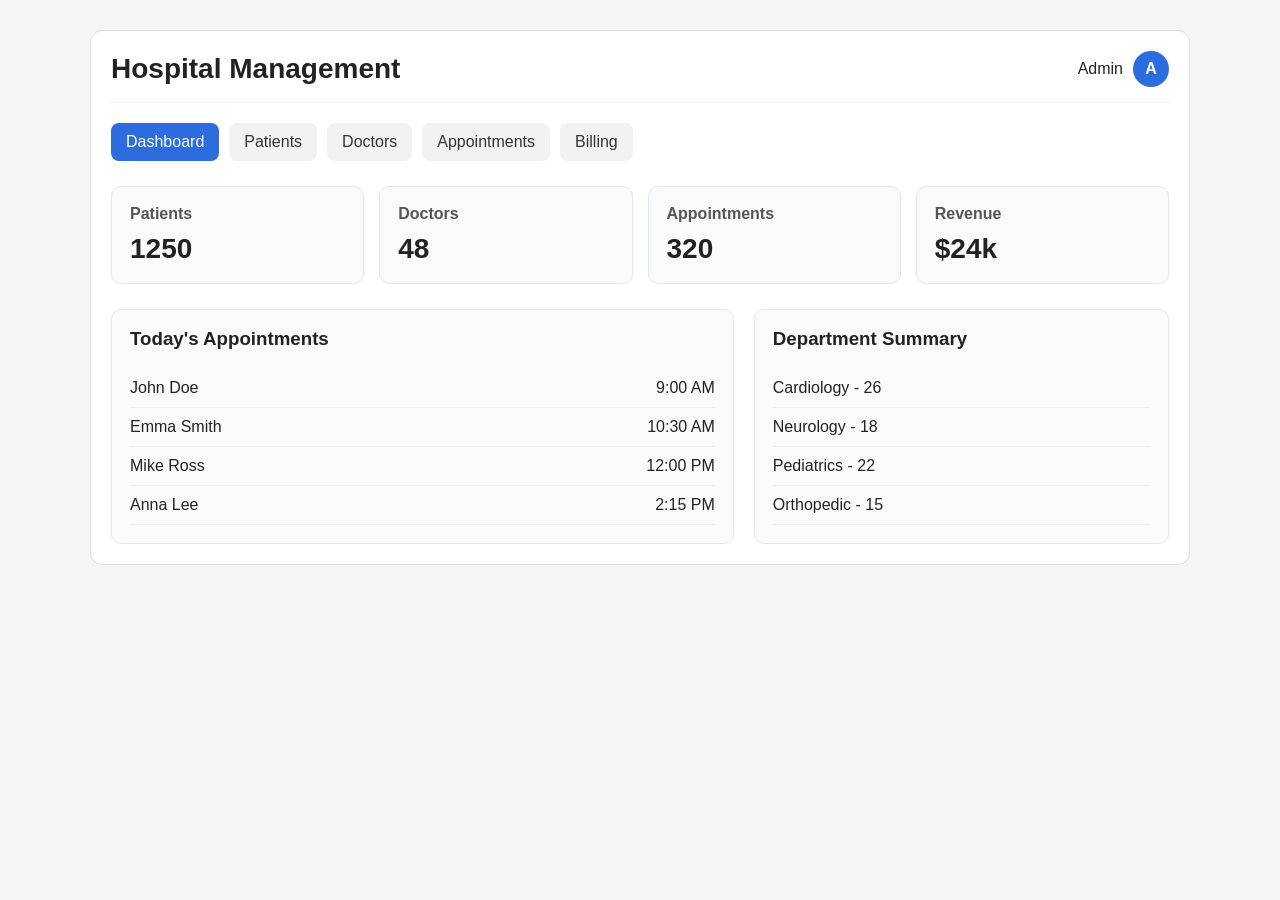
==== index.html @ 97f8dff2 "Fix Vercel root entry page" ====
<!DOCTYPE html>
<html lang="en">
  <head>
    <meta charset="UTF-8" />
    <meta name="viewport" content="width=device-width, initial-scale=1.0" />
    <title>Hospital Dashboard</title>
    <link rel="stylesheet" href="style.css" />
  </head>
  <body>
    <div class="container">
      <header class="topbar">
        <div>
          <h1>Hospital Management</h1>
        </div>
        <div class="topbar-right">
          <span>Admin</span>
          <div class="avatar">A</div>
        </div>
      </header>

      <nav class="menu">
        <a href="index.html" class="active">Dashboard</a>
        <a href="patients.html">Patients</a>
        <a href="doctors.html">Doctors</a>
        <a href="appointments.html">Appointments</a>
        <a href="billing.html">Billing</a>
      </nav>

      <section class="cards">
        <div class="card"><h3>Patients</h3><p>1250</p></div>
        <div class="card"><h3>Doctors</h3><p>48</p></div>
        <div class="card"><h3>Appointments</h3><p>320</p></div>
        <div class="card"><h3>Revenue</h3><p>$24k</p></div>
      </section>

      <section class="content">
        <div class="panel">
          <h3>Today's Appointments</h3>
          <ul>
            <li><span>John Doe</span><span>9:00 AM</span></li>
            <li><span>Emma Smith</span><span>10:30 AM</span></li>
            <li><span>Mike Ross</span><span>12:00 PM</span></li>
            <li><span>Anna Lee</span><span>2:15 PM</span></li>
          </ul>
        </div>
        <div class="panel">
          <h3>Department Summary</h3>
          <ul>
            <li>Cardiology - 26</li>
            <li>Neurology - 18</li>
            <li>Pediatrics - 22</li>
            <li>Orthopedic - 15</li>
          </ul>
        </div>
      </section>
    </div>
  </body>
</html>
---- style.css ----
* {
  box-sizing: border-box;
}

body {
  margin: 0;
  font-family: Arial, sans-serif;
  background: #f3f5f7;
  color: #222;
}

.container {
  width: 90%;
  max-width: 1100px;
  margin: 30px auto;
  background: #fff;
  border: 1px solid #ddd;
  border-radius: 12px;
  padding: 20px;
}

.topbar {
  display: flex;
  justify-content: space-between;
  align-items: center;
  border-bottom: 1px solid #eee;
  padding-bottom: 15px;
  margin-bottom: 20px;
}

.topbar h1 {
  margin: 0;
  font-size: 28px;
}

.topbar-right {
  display: flex;
  align-items: center;
  gap: 10px;
}

.avatar {
  width: 36px;
  height: 36px;
  background: #2d6cdf;
  color: #fff;
  border-radius: 50%;
  display: flex;
  justify-content: center;
  align-items: center;
  font-weight: bold;
}

.menu {
  display: flex;
  flex-wrap: wrap;
  gap: 10px;
  margin-bottom: 25px;
}

.menu a {
  text-decoration: none;
  color: #333;
  background: #f2f2f2;
  padding: 10px 15px;
  border-radius: 8px;
}

.menu a.active {
  background: #2d6cdf;
  color: #fff;
}

.cards {
  display: grid;
  grid-template-columns: repeat(4, 1fr);
  gap: 15px;
  margin-bottom: 25px;
}

.card {
  background: #f9fafb;
  border: 1px solid #e5e7eb;
  border-radius: 10px;
  padding: 18px;
}

.card h3 {
  margin: 0 0 10px;
  font-size: 16px;
  color: #555;
}

.card p {
  margin: 0;
  font-size: 28px;
  font-weight: bold;
}

.content {
  display: grid;
  grid-template-columns: 1.5fr 1fr;
  gap: 20px;
}

.panel {
  background: #fafafa;
  border: 1px solid #e5e7eb;
  border-radius: 10px;
  padding: 18px;
}

.panel h3 {
  margin-top: 0;
}

.panel ul {
  margin: 0;
  padding: 0;
  list-style: none;
}

.panel li {
  display: flex;
  justify-content: space-between;
  padding: 10px 0;
  border-bottom: 1px solid #eee;
}

.page-heading {
  display: flex;
  justify-content: space-between;
  align-items: center;
  gap: 16px;
  margin-bottom: 20px;
}

.page-heading h2 {
  margin: 0 0 5px;
}

.page-heading p {
  margin: 0;
  color: #666;
}

.button {
  display: inline-block;
  border: 0;
  border-radius: 8px;
  padding: 11px 16px;
  background: #2d6cdf;
  color: #fff;
  font: inherit;
  cursor: pointer;
  text-decoration: none;
}

.secondary-button {
  background: #f2f2f2;
  color: #333;
}

.invoice-form {
  display: grid;
  gap: 18px;
}

.form-section h3 {
  margin-top: 0;
}

.form-grid {
  display: grid;
  grid-template-columns: repeat(2, 1fr);
  gap: 16px;
}

.form-grid label,
.notes-field {
  display: grid;
  gap: 7px;
  color: #444;
  font-size: 14px;
  font-weight: bold;
}

.form-grid input,
.form-grid select,
.notes-field textarea {
  width: 100%;
  border: 1px solid #d7dce2;
  border-radius: 6px;
  padding: 11px;
  background: #fff;
  color: #222;
  font: inherit;
  font-weight: normal;
}

.form-grid input:focus,
.form-grid select:focus,
.notes-field textarea:focus {
  outline: 2px solid #b9cdf5;
  border-color: #2d6cdf;
}

.notes-field {
  margin-top: 16px;
}

.notes-field textarea {
  resize: vertical;
}

.form-actions {
  display: flex;
  justify-content: flex-end;
  gap: 10px;
}

.table-panel {
  overflow-x: auto;
}

.data-table {
  width: 100%;
  border-collapse: collapse;
  min-width: 620px;
}

.data-table th,
.data-table td {
  text-align: left;
  padding: 14px 12px;
  border-bottom: 1px solid #e5e7eb;
}

.data-table th {
  color: #555;
  background: #f9fafb;
  font-size: 13px;
  text-transform: uppercase;
  letter-spacing: 0.04em;
}

.data-table tr:last-child td {
  border-bottom: 0;
}

.status {
  display: inline-block;
  padding: 5px 9px;
  border-radius: 999px;
  background: #e8f5ed;
  color: #247342;
  font-size: 13px;
}

.status.pending {
  background: #fff4d6;
  color: #946200;
}

.status.overdue {
  background: #fde8e8;
  color: #b42318;
}

@media (max-width: 700px) {
  .cards,
  .content {
    grid-template-columns: 1fr;
  }

  .topbar {
    flex-direction: column;
    align-items: flex-start;
    gap: 10px;
  }

  .page-heading {
    align-items: flex-start;
    flex-direction: column;
  }

  .form-grid {
    grid-template-columns: 1fr;
  }

  .form-actions {
    justify-content: stretch;
  }

  .form-actions .button {
    flex: 1;
    text-align: center;
  }
}
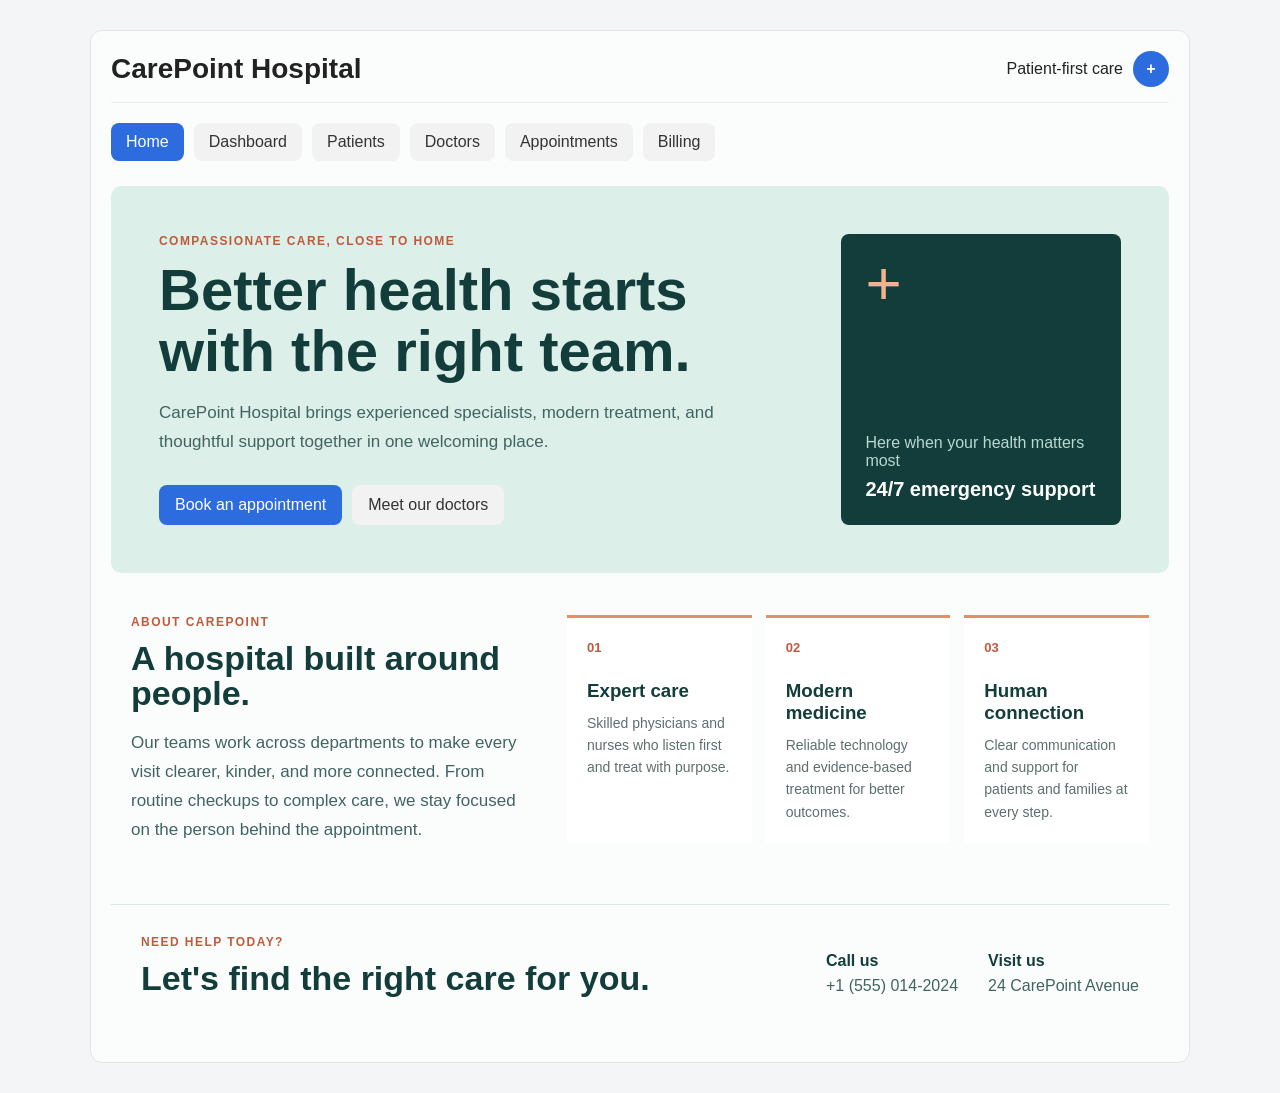
==== commit 2daa87dc: "updated version" ====
--- a/index.html
+++ b/index.html
@@ -3,56 +3,62 @@
   <head>
     <meta charset="UTF-8" />
     <meta name="viewport" content="width=device-width, initial-scale=1.0" />
-    <title>Hospital Dashboard</title>
+    <title>Welcome | CarePoint Hospital</title>
     <link rel="stylesheet" href="style.css" />
   </head>
   <body>
-    <div class="container">
+    <div class="container home-container">
       <header class="topbar">
         <div>
-          <h1>Hospital Management</h1>
+          <h1>CarePoint Hospital</h1>
         </div>
         <div class="topbar-right">
-          <span>Admin</span>
-          <div class="avatar">A</div>
+          <span>Patient-first care</span>
+          <div class="avatar">+</div>
         </div>
       </header>
 
       <nav class="menu">
-        <a href="index.html" class="active">Dashboard</a>
-        <a href="patients.html">Patients</a>
-        <a href="doctors.html">Doctors</a>
-        <a href="appointments.html">Appointments</a>
-        <a href="billing.html">Billing</a>
+        <a href="index.html" class="active">Home</a>
+        <a href="dashboard.html" target="_blank">Dashboard</a>
+        <a href="patients.html" target="_blank">Patients</a>
+        <a href="doctors.html" target="_blank">Doctors</a>
+        <a href="appointments.html" target="_blank">Appointments</a>
+        <a href="billing.html" target="_blank">Billing</a>
       </nav>
 
-      <section class="cards">
-        <div class="card"><h3>Patients</h3><p>1250</p></div>
-        <div class="card"><h3>Doctors</h3><p>48</p></div>
-        <div class="card"><h3>Appointments</h3><p>320</p></div>
-        <div class="card"><h3>Revenue</h3><p>$24k</p></div>
-      </section>
+      <main>
+        <section class="home-hero">
+          <div class="hero-copy">
+            <p class="eyebrow">Compassionate care, close to home</p>
+            <h2>Better health starts with the right team.</h2>
+            <p>CarePoint Hospital brings experienced specialists, modern treatment, and thoughtful support together in one welcoming place.</p>
+            <div class="hero-actions">
+              <a class="button" href="new-appointment.html">Book an appointment</a>
+              <a class="button secondary-button" href="doctors.html">Meet our doctors</a>
+            </div>
+          </div>
+          <div class="hero-note"><span class="hero-mark">+</span><p>Here when your health matters most</p><strong>24/7 emergency support</strong></div>
+        </section>
 
-      <section class="content">
-        <div class="panel">
-          <h3>Today's Appointments</h3>
-          <ul>
-            <li><span>John Doe</span><span>9:00 AM</span></li>
-            <li><span>Emma Smith</span><span>10:30 AM</span></li>
-            <li><span>Mike Ross</span><span>12:00 PM</span></li>
-            <li><span>Anna Lee</span><span>2:15 PM</span></li>
-          </ul>
-        </div>
-        <div class="panel">
-          <h3>Department Summary</h3>
-          <ul>
-            <li>Cardiology - 26</li>
-            <li>Neurology - 18</li>
-            <li>Pediatrics - 22</li>
-            <li>Orthopedic - 15</li>
-          </ul>
-        </div>
-      </section>
+        <section class="home-section" id="about">
+          <div class="section-intro">
+            <p class="eyebrow">About CarePoint</p>
+            <h2>A hospital built around people.</h2>
+            <p>Our teams work across departments to make every visit clearer, kinder, and more connected. From routine checkups to complex care, we stay focused on the person behind the appointment.</p>
+          </div>
+          <div class="home-values">
+            <article class="value-card"><span>01</span><h3>Expert care</h3><p>Skilled physicians and nurses who listen first and treat with purpose.</p></article>
+            <article class="value-card"><span>02</span><h3>Modern medicine</h3><p>Reliable technology and evidence-based treatment for better outcomes.</p></article>
+            <article class="value-card"><span>03</span><h3>Human connection</h3><p>Clear communication and support for patients and families at every step.</p></article>
+          </div>
+        </section>
+
+        <section class="home-contact">
+          <div><p class="eyebrow">Need help today?</p><h2>Let's find the right care for you.</h2></div>
+          <div class="contact-details"><p><strong>Call us</strong><br />+1 (555) 014-2024</p><p><strong>Visit us</strong><br />24 CarePoint Avenue</p></div>
+        </section>
+      </main>
     </div>
   </body>
 </html>
--- a/style.css
+++ b/style.css
@@ -267,6 +267,150 @@
   color: #b42318;
 }
 
+.home-container {
+  background: #fbfdfc;
+  border-color: #dbe8e3;
+}
+
+.home-hero {
+  display: grid;
+  grid-template-columns: 1.4fr 0.6fr;
+  gap: 30px;
+  align-items: stretch;
+  padding: 48px;
+  margin-bottom: 42px;
+  border-radius: 10px;
+  background: #dcefe9;
+}
+
+.hero-copy h2,
+.section-intro h2,
+.home-contact h2 {
+  max-width: 650px;
+  margin: 0 0 16px;
+  color: #123d3a;
+  font-size: clamp(32px, 5vw, 58px);
+  line-height: 1.05;
+}
+
+.hero-copy > p:not(.eyebrow),
+.section-intro > p:not(.eyebrow) {
+  max-width: 600px;
+  color: #416460;
+  font-size: 17px;
+  line-height: 1.7;
+}
+
+.eyebrow {
+  margin: 0 0 12px;
+  color: #c05a3d;
+  font-size: 12px;
+  font-weight: bold;
+  letter-spacing: 0.12em;
+  text-transform: uppercase;
+}
+
+.hero-actions {
+  display: flex;
+  flex-wrap: wrap;
+  gap: 10px;
+  margin-top: 28px;
+}
+
+.hero-note {
+  display: flex;
+  flex-direction: column;
+  justify-content: flex-end;
+  min-height: 240px;
+  padding: 24px;
+  border-radius: 8px;
+  background: #123d3a;
+  color: #fff;
+}
+
+.hero-mark {
+  margin-bottom: auto;
+  color: #f2b28f;
+  font-size: 62px;
+  line-height: 0.8;
+}
+
+.hero-note p {
+  margin: 0 0 8px;
+  color: #b9d8d0;
+}
+
+.hero-note strong {
+  font-size: 20px;
+}
+
+.home-section {
+  display: grid;
+  grid-template-columns: 0.8fr 1.2fr;
+  gap: 48px;
+  align-items: start;
+  padding: 0 20px 42px;
+}
+
+.section-intro h2,
+.home-contact h2 {
+  font-size: 34px;
+}
+
+.home-values {
+  display: grid;
+  grid-template-columns: repeat(3, 1fr);
+  gap: 14px;
+}
+
+.value-card {
+  padding: 20px;
+  border-top: 3px solid #e98c68;
+  background: #fff;
+}
+
+.value-card span {
+  color: #c05a3d;
+  font-size: 13px;
+  font-weight: bold;
+}
+
+.value-card h3 {
+  margin: 24px 0 10px;
+  color: #123d3a;
+}
+
+.value-card p {
+  margin: 0;
+  color: #5c706d;
+  font-size: 14px;
+  line-height: 1.6;
+}
+
+.home-contact {
+  display: flex;
+  justify-content: space-between;
+  gap: 30px;
+  align-items: center;
+  padding: 30px;
+  border-top: 1px solid #dbe8e3;
+}
+
+.contact-details {
+  display: flex;
+  gap: 30px;
+  color: #416460;
+  line-height: 1.6;
+}
+
+.contact-details p {
+  margin: 0;
+}
+
+.contact-details strong {
+  color: #123d3a;
+}
+
 @media (max-width: 700px) {
   .cards,
   .content {
@@ -296,4 +440,23 @@
     flex: 1;
     text-align: center;
   }
+
+  .home-hero,
+  .home-section {
+    grid-template-columns: 1fr;
+  }
+
+  .home-hero {
+    padding: 28px;
+  }
+
+  .home-values {
+    grid-template-columns: 1fr;
+  }
+
+  .home-contact,
+  .contact-details {
+    align-items: flex-start;
+    flex-direction: column;
+  }
 }
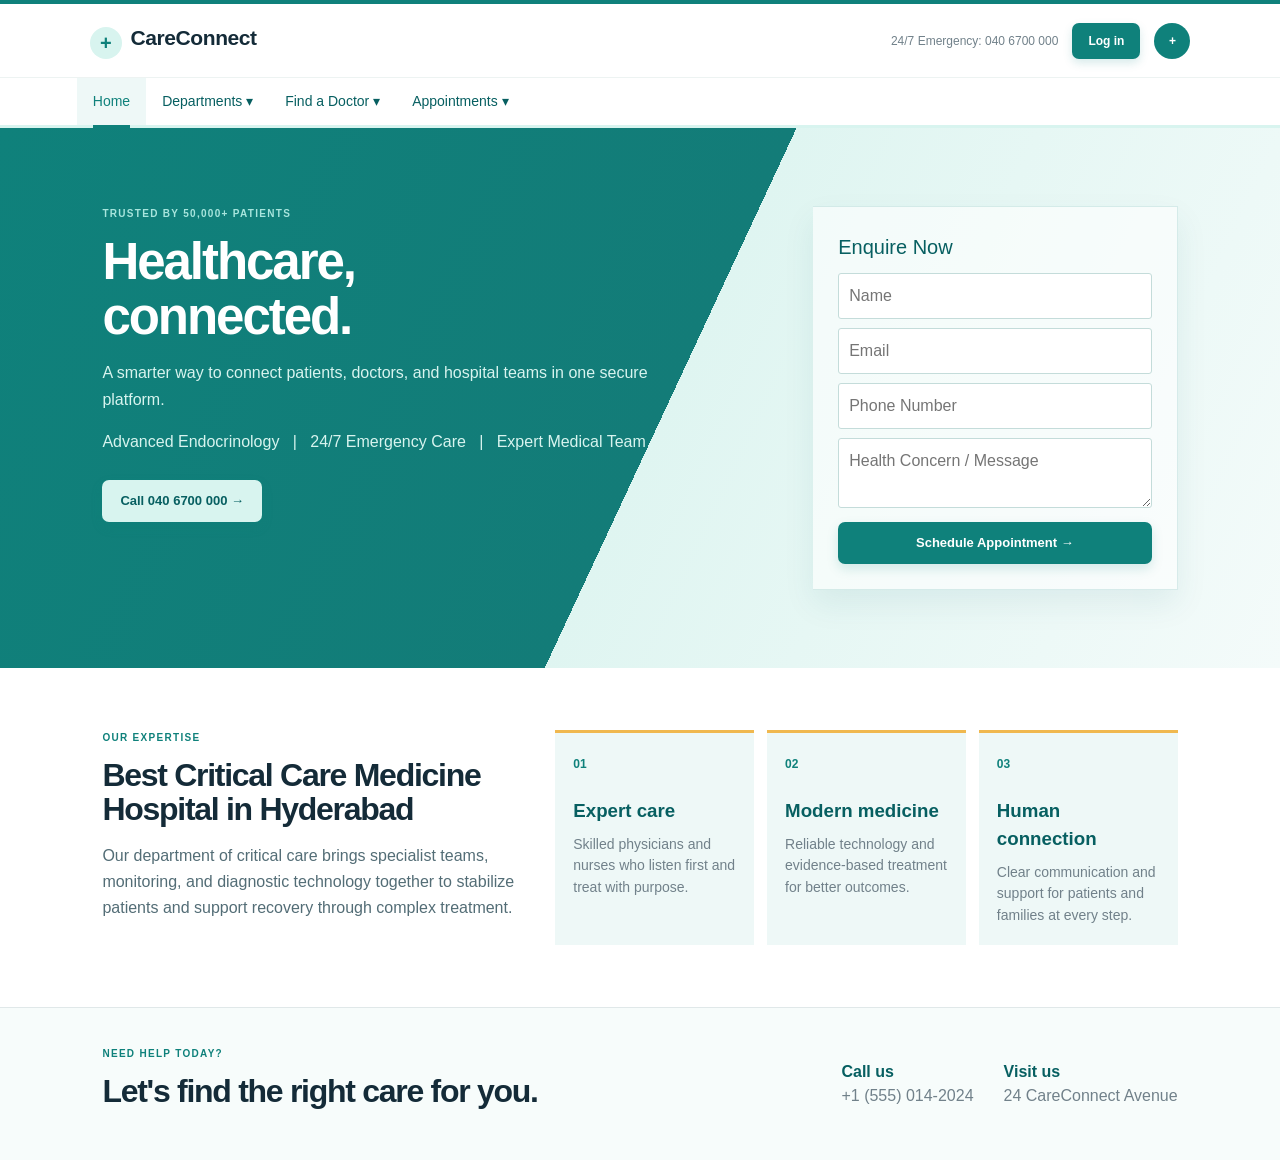
==== commit c5e69376: "Refresh dashboard pages and styling" ====
--- a/index.html
+++ b/index.html
@@ -3,49 +3,62 @@
   <head>
     <meta charset="UTF-8" />
     <meta name="viewport" content="width=device-width, initial-scale=1.0" />
-    <title>Welcome | CarePoint Hospital</title>
+    <title>CareConnect | Healthcare, connected</title>
     <link rel="stylesheet" href="style.css" />
   </head>
   <body>
     <div class="container home-container">
       <header class="topbar">
-        <div>
-          <h1>CarePoint Hospital</h1>
-        </div>
-        <div class="topbar-right">
-          <span>Patient-first care</span>
-          <div class="avatar">+</div>
-        </div>
+        <h1>CareConnect</h1>
+        <div class="topbar-right"><span>24/7 Emergency: 040 6700 000</span><button class="login-button" type="button">Log in</button><div class="avatar">+</div></div>
       </header>
 
       <nav class="menu">
         <a href="index.html" class="active">Home</a>
-        <a href="dashboard.html" target="_blank">Dashboard</a>
-        <a href="patients.html" target="_blank">Patients</a>
-        <a href="doctors.html" target="_blank">Doctors</a>
-        <a href="appointments.html" target="_blank">Appointments</a>
-        <a href="billing.html" target="_blank">Billing</a>
+        <div class="menu-dropdown">
+          <button class="menu-trigger" type="button">Departments &#9662;</button>
+          <div class="menu-panel"><span>Department List</span><span>Department Details</span></div>
+        </div>
+        <div class="menu-dropdown">
+          <button class="menu-trigger" type="button">Find a Doctor &#9662;</button>
+          <div class="menu-panel mega">
+            <p class="menu-panel-title">Popular specialties</p>
+            <span>Cardiology</span><span>Neurology</span><span>Critical Care</span>
+            <span>Pediatrics</span><span>Orthopedic Care</span><span>General Physician</span>
+          </div>
+        </div>
+        <div class="menu-dropdown">
+          <button class="menu-trigger" type="button">Appointments &#9662;</button>
+          <div class="menu-panel"><span>View Appointments</span><span>Book Appointment</span></div>
+        </div>
       </nav>
 
       <main>
         <section class="home-hero">
           <div class="hero-copy">
-            <p class="eyebrow">Compassionate care, close to home</p>
-            <h2>Better health starts with the right team.</h2>
-            <p>CarePoint Hospital brings experienced specialists, modern treatment, and thoughtful support together in one welcoming place.</p>
+            <p class="eyebrow">Trusted by 50,000+ patients</p>
+            <h2>Healthcare,<br />connected.</h2>
+            <p>A smarter way to connect patients, doctors, and hospital teams in one secure platform.</p>
+            <p>Advanced Endocrinology &nbsp; | &nbsp; 24/7 Emergency Care &nbsp; | &nbsp; Expert Medical Team</p>
             <div class="hero-actions">
-              <a class="button" href="new-appointment.html">Book an appointment</a>
-              <a class="button secondary-button" href="doctors.html">Meet our doctors</a>
+              <a class="button secondary-button" href="tel:0406700000">Call 040 6700 000 &rarr;</a>
             </div>
           </div>
-          <div class="hero-note"><span class="hero-mark">+</span><p>Here when your health matters most</p><strong>24/7 emergency support</strong></div>
+          <form class="hero-note enquiry-form" action="#" method="get">
+            <h3>Enquire Now</h3>
+            <input type="text" name="name" placeholder="Name" aria-label="Name" required />
+            <input type="email" name="email" placeholder="Email" aria-label="Email" required />
+            <input type="tel" name="phone" placeholder="Phone Number" aria-label="Phone Number" required />
+            <textarea name="message" rows="2" placeholder="Health Concern / Message" aria-label="Health Concern / Message"></textarea>
+            <button class="button" type="submit">Schedule Appointment &rarr;</button>
+          </form>
         </section>
 
         <section class="home-section" id="about">
           <div class="section-intro">
-            <p class="eyebrow">About CarePoint</p>
-            <h2>A hospital built around people.</h2>
-            <p>Our teams work across departments to make every visit clearer, kinder, and more connected. From routine checkups to complex care, we stay focused on the person behind the appointment.</p>
+            <p class="eyebrow">Our expertise</p>
+            <h2>Best Critical Care Medicine Hospital in Hyderabad</h2>
+            <p>Our department of critical care brings specialist teams, monitoring, and diagnostic technology together to stabilize patients and support recovery through complex treatment.</p>
           </div>
           <div class="home-values">
             <article class="value-card"><span>01</span><h3>Expert care</h3><p>Skilled physicians and nurses who listen first and treat with purpose.</p></article>
@@ -56,7 +69,7 @@
 
         <section class="home-contact">
           <div><p class="eyebrow">Need help today?</p><h2>Let's find the right care for you.</h2></div>
-          <div class="contact-details"><p><strong>Call us</strong><br />+1 (555) 014-2024</p><p><strong>Visit us</strong><br />24 CarePoint Avenue</p></div>
+          <div class="contact-details"><p><strong>Call us</strong><br />+1 (555) 014-2024</p><p><strong>Visit us</strong><br />24 CareConnect Avenue</p></div>
         </section>
       </main>
     </div>
--- a/style.css
+++ b/style.css
@@ -2,461 +2,213 @@
   box-sizing: border-box;
 }
 
+:root {
+  --teal: #0f817b;
+  --teal-dark: #075f61;
+  --teal-soft: #d8f4ef;
+  --mint: #eef8f7;
+  --ink: #142b38;
+  --muted: #71818a;
+  --line: #e0e8e9;
+  --orange: #f0b84f;
+  --white: #ffffff;
+}
+
 body {
   margin: 0;
-  font-family: Arial, sans-serif;
-  background: #f3f5f7;
-  color: #222;
-}
+  background: #f1f4f5;
+  color: var(--ink);
+  font-family: "Segoe UI", "Trebuchet MS", sans-serif;
+  line-height: 1.5;
+}
+
+a { color: inherit; }
 
 .container {
-  width: 90%;
-  max-width: 1100px;
-  margin: 30px auto;
-  background: #fff;
-  border: 1px solid #ddd;
-  border-radius: 12px;
-  padding: 20px;
+  width: 100%;
+  min-height: 100vh;
+  margin: 0;
+  background: var(--white);
+  box-shadow: 0 14px 40px rgba(7, 95, 98, 0.08);
 }
 
 .topbar {
   display: flex;
   justify-content: space-between;
   align-items: center;
-  border-bottom: 1px solid #eee;
-  padding-bottom: 15px;
-  margin-bottom: 20px;
+  min-height: 78px;
+  padding: 14px clamp(20px, 7vw, 100px);
+  border-top: 4px solid var(--teal);
+  border-bottom: 1px solid #edf3f2;
+  background: var(--white);
 }
 
 .topbar h1 {
   margin: 0;
-  font-size: 28px;
-}
-
-.topbar-right {
-  display: flex;
-  align-items: center;
-  gap: 10px;
-}
-
-.avatar {
-  width: 36px;
-  height: 36px;
-  background: #2d6cdf;
-  color: #fff;
+  color: var(--ink);
+  font-size: 21px;
+  letter-spacing: -.02em;
+}
+
+.topbar h1::before {
+  content: "+";
+  display: inline-grid;
+  place-items: center;
+  width: 32px;
+  height: 32px;
+  margin-right: 9px;
+  border: 0;
+  background: var(--teal-soft);
+  color: var(--teal);
   border-radius: 50%;
-  display: flex;
-  justify-content: center;
-  align-items: center;
-  font-weight: bold;
-}
+  font-size: 20px;
+  vertical-align: -5px;
+}
+
+.topbar-right { display: flex; align-items: center; gap: 14px; color: var(--muted); font-size: 12px; }
+.avatar { display: grid; place-items: center; width: 36px; height: 36px; border-radius: 50%; background: var(--teal); color: white; font-weight: bold; }
+.login-button { display: inline-block; border: 0; padding: 9px 16px; border-radius: 7px; background: var(--teal); color: white; font: inherit; font-size: 12px; font-weight: 700; text-decoration: none; box-shadow: 0 4px 10px rgba(8, 127, 123, .16); cursor: pointer; }
+.login-button:hover { background: var(--teal-dark); }
+.login-container main { display: grid; min-height: calc(100vh - 78px); place-items: center; padding: 56px 20px; background: linear-gradient(135deg, #e6f5f2, #f5f7f8); }
+.login-card { width: min(100%, 440px); padding: 38px; }
+.login-card h2 { margin: 0 0 8px; color: var(--ink); font-size: 32px; letter-spacing: -.04em; }
+.login-copy { margin: 0 0 24px; color: var(--muted); font-size: 13px; }
+.login-fields { grid-template-columns: 1fr; }
 
 .menu {
   display: flex;
   flex-wrap: wrap;
-  gap: 10px;
-  margin-bottom: 25px;
-}
-
-.menu a {
-  text-decoration: none;
-  color: #333;
-  background: #f2f2f2;
-  padding: 10px 15px;
-  border-radius: 8px;
-}
-
-.menu a.active {
-  background: #2d6cdf;
-  color: #fff;
-}
-
-.cards {
-  display: grid;
-  grid-template-columns: repeat(4, 1fr);
-  gap: 15px;
-  margin-bottom: 25px;
-}
-
-.card {
-  background: #f9fafb;
-  border: 1px solid #e5e7eb;
-  border-radius: 10px;
-  padding: 18px;
-}
-
-.card h3 {
-  margin: 0 0 10px;
-  font-size: 16px;
-  color: #555;
-}
-
-.card p {
-  margin: 0;
-  font-size: 28px;
-  font-weight: bold;
-}
-
-.content {
-  display: grid;
-  grid-template-columns: 1.5fr 1fr;
-  gap: 20px;
-}
-
-.panel {
-  background: #fafafa;
-  border: 1px solid #e5e7eb;
-  border-radius: 10px;
-  padding: 18px;
-}
-
-.panel h3 {
-  margin-top: 0;
-}
-
-.panel ul {
-  margin: 0;
-  padding: 0;
-  list-style: none;
-}
-
-.panel li {
-  display: flex;
-  justify-content: space-between;
-  padding: 10px 0;
-  border-bottom: 1px solid #eee;
-}
-
-.page-heading {
-  display: flex;
-  justify-content: space-between;
-  align-items: center;
-  gap: 16px;
-  margin-bottom: 20px;
-}
-
-.page-heading h2 {
-  margin: 0 0 5px;
-}
-
-.page-heading p {
-  margin: 0;
-  color: #666;
-}
-
-.button {
-  display: inline-block;
-  border: 0;
-  border-radius: 8px;
-  padding: 11px 16px;
-  background: #2d6cdf;
-  color: #fff;
-  font: inherit;
-  cursor: pointer;
-  text-decoration: none;
-}
-
-.secondary-button {
-  background: #f2f2f2;
-  color: #333;
-}
-
-.invoice-form {
-  display: grid;
-  gap: 18px;
-}
-
-.form-section h3 {
-  margin-top: 0;
-}
-
-.form-grid {
-  display: grid;
-  grid-template-columns: repeat(2, 1fr);
-  gap: 16px;
-}
-
-.form-grid label,
-.notes-field {
-  display: grid;
-  gap: 7px;
-  color: #444;
-  font-size: 14px;
-  font-weight: bold;
-}
-
-.form-grid input,
-.form-grid select,
-.notes-field textarea {
-  width: 100%;
-  border: 1px solid #d7dce2;
-  border-radius: 6px;
-  padding: 11px;
-  background: #fff;
-  color: #222;
-  font: inherit;
-  font-weight: normal;
-}
-
-.form-grid input:focus,
-.form-grid select:focus,
-.notes-field textarea:focus {
-  outline: 2px solid #b9cdf5;
-  border-color: #2d6cdf;
-}
-
-.notes-field {
-  margin-top: 16px;
-}
-
-.notes-field textarea {
-  resize: vertical;
-}
-
-.form-actions {
-  display: flex;
-  justify-content: flex-end;
-  gap: 10px;
-}
-
-.table-panel {
-  overflow-x: auto;
-}
-
-.data-table {
-  width: 100%;
-  border-collapse: collapse;
-  min-width: 620px;
-}
-
-.data-table th,
-.data-table td {
-  text-align: left;
-  padding: 14px 12px;
-  border-bottom: 1px solid #e5e7eb;
-}
-
-.data-table th {
-  color: #555;
-  background: #f9fafb;
-  font-size: 13px;
-  text-transform: uppercase;
-  letter-spacing: 0.04em;
-}
-
-.data-table tr:last-child td {
-  border-bottom: 0;
-}
-
-.status {
-  display: inline-block;
-  padding: 5px 9px;
-  border-radius: 999px;
-  background: #e8f5ed;
-  color: #247342;
-  font-size: 13px;
-}
-
-.status.pending {
-  background: #fff4d6;
-  color: #946200;
-}
-
-.status.overdue {
-  background: #fde8e8;
-  color: #b42318;
-}
-
-.home-container {
-  background: #fbfdfc;
-  border-color: #dbe8e3;
-}
-
-.home-hero {
-  display: grid;
-  grid-template-columns: 1.4fr 0.6fr;
-  gap: 30px;
-  align-items: stretch;
-  padding: 48px;
-  margin-bottom: 42px;
-  border-radius: 10px;
-  background: #dcefe9;
-}
-
-.hero-copy h2,
-.section-intro h2,
-.home-contact h2 {
-  max-width: 650px;
-  margin: 0 0 16px;
-  color: #123d3a;
-  font-size: clamp(32px, 5vw, 58px);
-  line-height: 1.05;
-}
-
-.hero-copy > p:not(.eyebrow),
-.section-intro > p:not(.eyebrow) {
-  max-width: 600px;
-  color: #416460;
-  font-size: 17px;
-  line-height: 1.7;
-}
-
-.eyebrow {
-  margin: 0 0 12px;
-  color: #c05a3d;
-  font-size: 12px;
-  font-weight: bold;
-  letter-spacing: 0.12em;
-  text-transform: uppercase;
-}
-
-.hero-actions {
-  display: flex;
-  flex-wrap: wrap;
-  gap: 10px;
-  margin-top: 28px;
-}
-
-.hero-note {
-  display: flex;
-  flex-direction: column;
-  justify-content: flex-end;
-  min-height: 240px;
-  padding: 24px;
-  border-radius: 8px;
-  background: #123d3a;
-  color: #fff;
-}
-
-.hero-mark {
-  margin-bottom: auto;
-  color: #f2b28f;
-  font-size: 62px;
-  line-height: 0.8;
-}
-
-.hero-note p {
-  margin: 0 0 8px;
-  color: #b9d8d0;
-}
-
-.hero-note strong {
-  font-size: 20px;
-}
-
-.home-section {
-  display: grid;
-  grid-template-columns: 0.8fr 1.2fr;
-  gap: 48px;
-  align-items: start;
-  padding: 0 20px 42px;
-}
-
-.section-intro h2,
-.home-contact h2 {
-  font-size: 34px;
-}
-
-.home-values {
-  display: grid;
-  grid-template-columns: repeat(3, 1fr);
-  gap: 14px;
-}
-
-.value-card {
-  padding: 20px;
-  border-top: 3px solid #e98c68;
-  background: #fff;
-}
-
-.value-card span {
-  color: #c05a3d;
-  font-size: 13px;
-  font-weight: bold;
-}
-
-.value-card h3 {
-  margin: 24px 0 10px;
-  color: #123d3a;
-}
-
-.value-card p {
-  margin: 0;
-  color: #5c706d;
-  font-size: 14px;
-  line-height: 1.6;
-}
-
-.home-contact {
-  display: flex;
-  justify-content: space-between;
-  gap: 30px;
-  align-items: center;
-  padding: 30px;
-  border-top: 1px solid #dbe8e3;
-}
-
-.contact-details {
-  display: flex;
-  gap: 30px;
-  color: #416460;
-  line-height: 1.6;
-}
-
-.contact-details p {
-  margin: 0;
-}
-
-.contact-details strong {
-  color: #123d3a;
-}
-
-@media (max-width: 700px) {
-  .cards,
-  .content {
-    grid-template-columns: 1fr;
-  }
-
-  .topbar {
-    flex-direction: column;
-    align-items: flex-start;
-    gap: 10px;
-  }
-
-  .page-heading {
-    align-items: flex-start;
-    flex-direction: column;
-  }
-
-  .form-grid {
-    grid-template-columns: 1fr;
-  }
-
-  .form-actions {
-    justify-content: stretch;
-  }
-
-  .form-actions .button {
-    flex: 1;
-    text-align: center;
-  }
-
-  .home-hero,
-  .home-section {
-    grid-template-columns: 1fr;
-  }
-
-  .home-hero {
-    padding: 28px;
-  }
-
-  .home-values {
-    grid-template-columns: 1fr;
-  }
-
-  .home-contact,
-  .contact-details {
-    align-items: flex-start;
-    flex-direction: column;
-  }
-}+  gap: 0;
+  padding: 0 clamp(14px, 6vw, 88px);
+  border-bottom: 3px solid var(--teal-soft);
+  background: var(--white);
+}
+
+.menu a, .menu-trigger { position: relative; display: block; padding: 13px 16px; color: var(--teal-dark); text-decoration: none; font: inherit; font-size: 14px; }
+.menu-trigger { border: 0; background: transparent; cursor: pointer; }
+.menu a::after, .menu-trigger::after { position: absolute; right: 16px; bottom: -3px; left: 16px; height: 3px; background: var(--teal); content: ""; transform: scaleX(0); transition: transform .2s ease; }
+.menu a:hover, .menu a.active, .menu-trigger:hover, .menu-dropdown:hover > .menu-trigger { color: var(--teal); background: var(--mint); }
+.menu a:hover::after, .menu a.active::after, .menu-trigger:hover::after, .menu-dropdown:hover > .menu-trigger::after { transform: scaleX(1); }
+
+.menu-dropdown { position: relative; }
+.menu-panel { position: absolute; z-index: 10; top: calc(100% + 3px); left: 0; display: none; min-width: 230px; padding: 10px 0; border: 1px solid #d8e8e6; border-radius: 0 0 8px 8px; background: #f8fcfb; box-shadow: 0 12px 24px rgba(7, 95, 98, .14); }
+.menu-dropdown:hover .menu-panel, .menu-dropdown:focus-within .menu-panel { display: block; }
+.menu-panel a, .menu-panel span { padding: 7px 16px; white-space: nowrap; font-size: 14px; }
+.menu-panel a::after { display: none; }
+.menu-panel a:hover { background: var(--teal-soft); }
+.menu-panel span { display: block; color: var(--teal-dark); }
+.menu-panel.mega { display: none; grid-template-columns: repeat(3, minmax(150px, 1fr)); gap: 0 24px; width: min(720px, calc(100vw - 28px)); padding: 18px 20px; }
+.menu-dropdown:hover .menu-panel.mega, .menu-dropdown:focus-within .menu-panel.mega { display: grid; }
+.menu-panel-title { grid-column: 1 / -1; margin: 0 0 8px; color: var(--teal-dark); font-size: 12px; font-weight: bold; letter-spacing: .08em; text-transform: uppercase; }
+
+main { padding: 42px clamp(20px, 7vw, 100px) 58px; background: linear-gradient(180deg, #ffffff 0%, #f5f8f8 100%); }
+.page-heading { display: flex; align-items: center; justify-content: space-between; gap: 20px; margin-bottom: 28px; }
+.page-heading h2 { margin: 0 0 7px; color: var(--ink); font-size: clamp(25px, 4vw, 38px); letter-spacing: -.03em; }
+.page-heading p { margin: 0; color: var(--muted); }
+
+.button { display: inline-block; border: 0; border-radius: 7px; padding: 11px 18px; background: var(--teal); color: white; font: inherit; font-size: 13px; font-weight: 600; text-decoration: none; cursor: pointer; box-shadow: 0 5px 12px rgba(8, 127, 123, .15); }
+.button:hover { background: var(--teal-dark); }
+.secondary-button { background: var(--teal-soft); color: var(--teal-dark); }
+
+.cards { display: grid; grid-template-columns: repeat(4, 1fr); gap: 14px; margin-bottom: 24px; }
+.card, .panel { border: 1px solid var(--line); border-radius: 4px; background: white; box-shadow: 0 7px 22px rgba(7, 95, 98, .06); }
+.card { padding: 18px; border-top: 4px solid var(--teal); }
+.card h3 { margin: 0 0 10px; color: var(--muted); font-size: 11px; font-weight: 700; letter-spacing: .08em; text-transform: uppercase; }
+.card p { margin: 0; color: var(--teal-dark); font-size: 29px; font-weight: bold; }
+
+.content { display: grid; grid-template-columns: 1.35fr 1fr; gap: 18px; }
+.panel { padding: 22px; }
+.panel h3 { margin: 0 0 17px; color: var(--teal-dark); }
+.panel ul { margin: 0; padding: 0; list-style: none; }
+.panel li { display: flex; justify-content: space-between; gap: 16px; padding: 12px 0; border-bottom: 1px solid #edf3f2; }
+.panel li:last-child { border-bottom: 0; }
+
+.department-layout { display: grid; grid-template-columns: .9fr 1.1fr; gap: 20px; }
+.section-heading { display: flex; align-items: flex-start; justify-content: space-between; gap: 12px; margin-bottom: 12px; }
+.section-heading h3, .department-details h3 { margin: 0; color: var(--ink); font-size: 25px; letter-spacing: -.03em; }
+.department-list { display: grid; gap: 8px; }
+.department-item { display: flex; align-items: center; justify-content: space-between; width: 100%; padding: 13px 14px; border: 1px solid transparent; border-radius: 7px; background: #f5f9f9; color: var(--ink); text-align: left; cursor: pointer; font: inherit; }
+.department-item:hover, .department-item.selected { border-color: #b8e2dc; background: var(--teal-soft); }
+.department-item strong, .department-item small { display: block; }
+.department-item strong { font-size: 14px; }
+.department-item small { margin-top: 3px; color: var(--muted); font-size: 11px; }
+.department-item b { color: var(--teal); font-size: 18px; font-weight: normal; }
+.department-details { padding: 30px; background: linear-gradient(135deg, var(--teal) 0%, #0b6f6b 100%); color: white; }
+.department-details h3 { margin-bottom: 13px; color: white; font-size: clamp(28px, 4vw, 42px); }
+.department-details > p:not(.eyebrow) { max-width: 560px; color: #d8f4ef; }
+.department-details .eyebrow { color: #a8e5dd; }
+.detail-grid { display: grid; grid-template-columns: repeat(2, 1fr); gap: 16px; margin: 28px 0; padding-top: 22px; border-top: 1px solid rgba(255, 255, 255, .24); }
+.detail-grid span, .detail-grid strong { display: block; }
+.detail-grid span { margin-bottom: 4px; color: #a8e5dd; font-size: 10px; font-weight: 700; letter-spacing: .08em; text-transform: uppercase; }
+.detail-grid strong { font-size: 14px; }
+.department-details .button { background: white; color: var(--teal-dark); }
+
+.invoice-form { display: grid; gap: 18px; }
+.form-section h3 { margin-top: 0; }
+.form-grid { display: grid; grid-template-columns: repeat(2, 1fr); gap: 17px; }
+.form-grid label, .notes-field { display: grid; gap: 7px; color: var(--ink); font-size: 11px; font-weight: 700; letter-spacing: .04em; text-transform: uppercase; }
+.form-grid input, .form-grid select, .notes-field textarea { width: 100%; border: 1px solid #d7e1e2; border-radius: 7px; padding: 12px; background: #ffffff; color: var(--ink); font: inherit; font-size: 13px; font-weight: normal; letter-spacing: 0; text-transform: none; }
+.form-grid input:focus, .form-grid select:focus, .notes-field textarea:focus { outline: 2px solid #a9ded7; border-color: var(--teal); }
+.notes-field { margin-top: 17px; }
+.notes-field textarea { resize: vertical; }
+.form-actions { display: flex; justify-content: flex-end; gap: 10px; }
+
+.table-panel { overflow-x: auto; padding: 0; }
+.data-table { width: 100%; min-width: 620px; border-collapse: collapse; }
+.data-table th, .data-table td { padding: 15px 17px; text-align: left; border-bottom: 1px solid #e7f0ef; }
+.data-table th { background: var(--mint); color: var(--teal-dark); font-size: 11px; letter-spacing: .08em; text-transform: uppercase; }
+.data-table tr:last-child td { border-bottom: 0; }
+.status { display: inline-block; padding: 5px 9px; border-radius: 999px; background: #dff4e9; color: #20734b; font-size: 12px; }
+.status.pending { background: #fff1cf; color: #946200; }
+.status.overdue { background: #fde8e8; color: #b42318; }
+
+.home-container { background: var(--white); }
+.home-container main { padding: 0; }
+.home-hero { display: grid; grid-template-columns: 1.3fr .7fr; gap: 34px; padding: clamp(42px, 7vw, 78px) clamp(24px, 8vw, 112px); background: linear-gradient(115deg, #0f817b 0%, #137c78 52%, #dff5f1 52%, #f4fbfa 100%); }
+.hero-copy h2 { margin: 0 0 14px; color: white; font-size: clamp(30px, 5vw, 51px); line-height: 1.08; letter-spacing: -.04em; }
+.section-intro h2, .home-contact h2 { margin: 0 0 14px; color: var(--ink); font-size: clamp(30px, 5vw, 51px); line-height: 1.08; letter-spacing: -.04em; }
+.hero-copy > p:not(.eyebrow) { max-width: 600px; color: #d8f4ef; line-height: 1.65; }
+.section-intro > p:not(.eyebrow) { max-width: 600px; color: #536d76; line-height: 1.65; }
+.eyebrow { margin: 0 0 13px; color: var(--teal); font-size: 10px; font-weight: 700; letter-spacing: .13em; text-transform: uppercase; }
+.hero-copy .eyebrow { color: #a8e5dd; }
+.hero-actions { display: flex; flex-wrap: wrap; gap: 10px; margin-top: 25px; }
+.hero-note { display: flex; min-height: 230px; flex-direction: column; justify-content: flex-end; padding: 25px; border-left: 5px solid var(--orange); background: var(--teal); color: white; }
+.hero-mark { margin-bottom: auto; color: #f7cf68; font-size: 58px; line-height: .8; }
+.hero-note p { margin: 0 0 8px; color: #bde5df; }
+.hero-note strong { font-size: 20px; }
+.enquiry-form { justify-content: flex-start; gap: 9px; border: 1px solid rgba(8, 127, 123, .14); border-left: 0; background: rgba(255, 255, 255, .62); color: var(--ink); box-shadow: 0 14px 30px rgba(7, 95, 98, .08); }
+.enquiry-form h3 { margin: 0 0 2px; color: var(--teal-dark); font-size: 20px; font-weight: normal; }
+.enquiry-form input, .enquiry-form textarea { width: 100%; border: 1px solid #c4dcda; border-radius: 3px; padding: 10px; background: white; color: var(--ink); font: inherit; }
+.enquiry-form textarea { resize: vertical; }
+.enquiry-form .button { width: 100%; margin-top: 5px; }
+.home-section { display: grid; grid-template-columns: .8fr 1.2fr; gap: 38px; padding: 62px clamp(24px, 8vw, 112px); background: white; }
+.section-intro h2, .home-contact h2 { font-size: 32px; }
+.home-values { display: grid; grid-template-columns: repeat(3, 1fr); gap: 13px; }
+.value-card { padding: 18px; border-top: 3px solid var(--orange); background: var(--mint); }
+.value-card span { color: var(--teal); font-size: 12px; font-weight: bold; }
+.value-card h3 { margin: 22px 0 9px; color: var(--teal-dark); }
+.value-card p { margin: 0; color: var(--muted); font-size: 14px; line-height: 1.55; }
+.home-contact { display: flex; align-items: center; justify-content: space-between; gap: 30px; padding: 38px clamp(24px, 8vw, 112px); border-top: 1px solid var(--line); background: #f7fcfb; }
+.contact-details { display: flex; gap: 30px; color: var(--muted); line-height: 1.5; }
+.contact-details p { margin: 0; }
+.contact-details strong { color: var(--teal-dark); }
+
+@media (max-width: 760px) {
+  .container { width: 100%; margin: 0; }
+  .topbar { align-items: flex-start; flex-direction: column; gap: 14px; padding: 18px 20px; }
+  .menu { padding: 0 12px; }
+  .menu a { padding: 12px 9px; font-size: 13px; }
+  .menu-trigger { padding: 12px 9px; font-size: 13px; }
+  .menu-panel { position: static; width: 100%; box-shadow: none; }
+  .menu-panel.mega { grid-template-columns: 1fr 1fr; width: 100%; }
+  main { padding: 28px 20px 34px; }
+  .cards, .content, .home-hero, .home-section, .department-layout { grid-template-columns: 1fr; }
+  .page-heading { align-items: flex-start; flex-direction: column; }
+  .form-grid, .home-values { grid-template-columns: 1fr; }
+  .detail-grid { grid-template-columns: 1fr; }
+  .home-hero, .home-section { padding: 34px 24px; }
+  .home-contact { align-items: flex-start; flex-direction: column; padding: 30px 24px; }
+  .contact-details { flex-direction: column; gap: 12px; }
+  .form-actions { justify-content: stretch; }
+  .form-actions .button { flex: 1; text-align: center; }
+}
